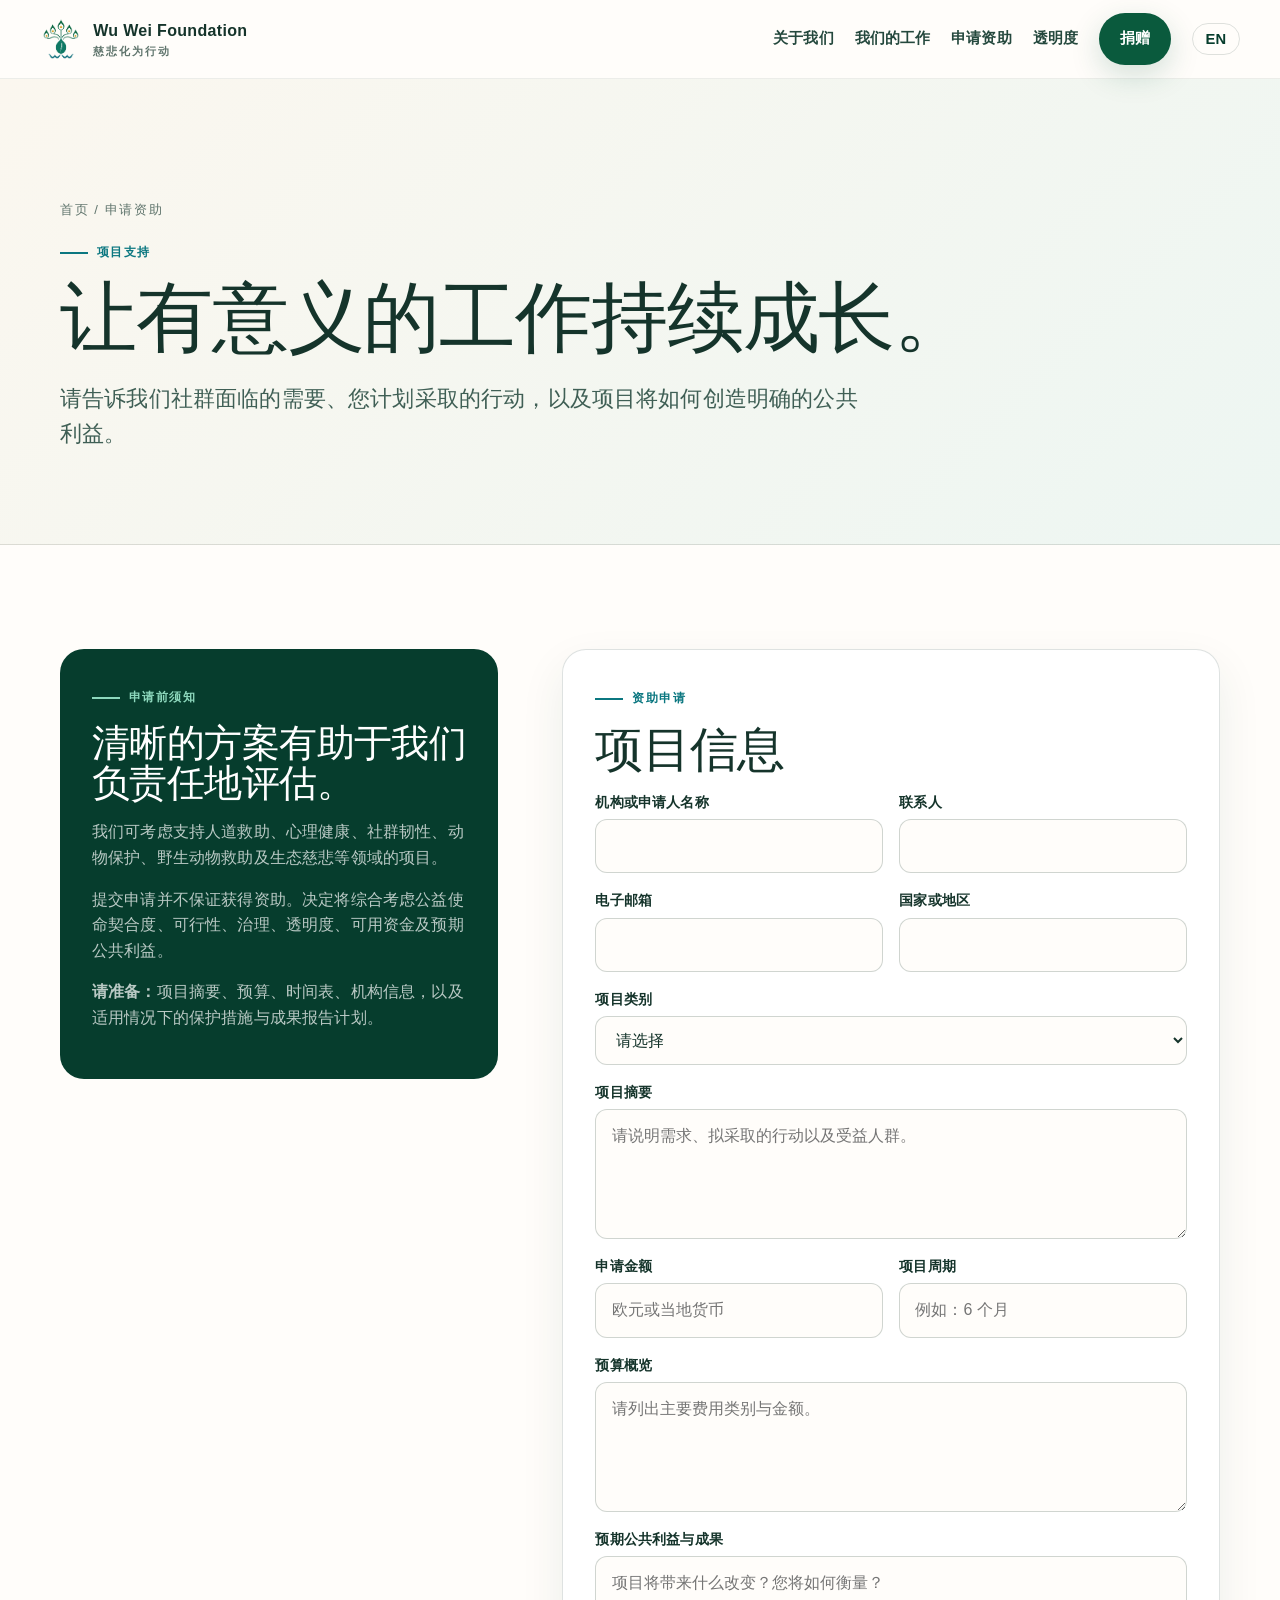
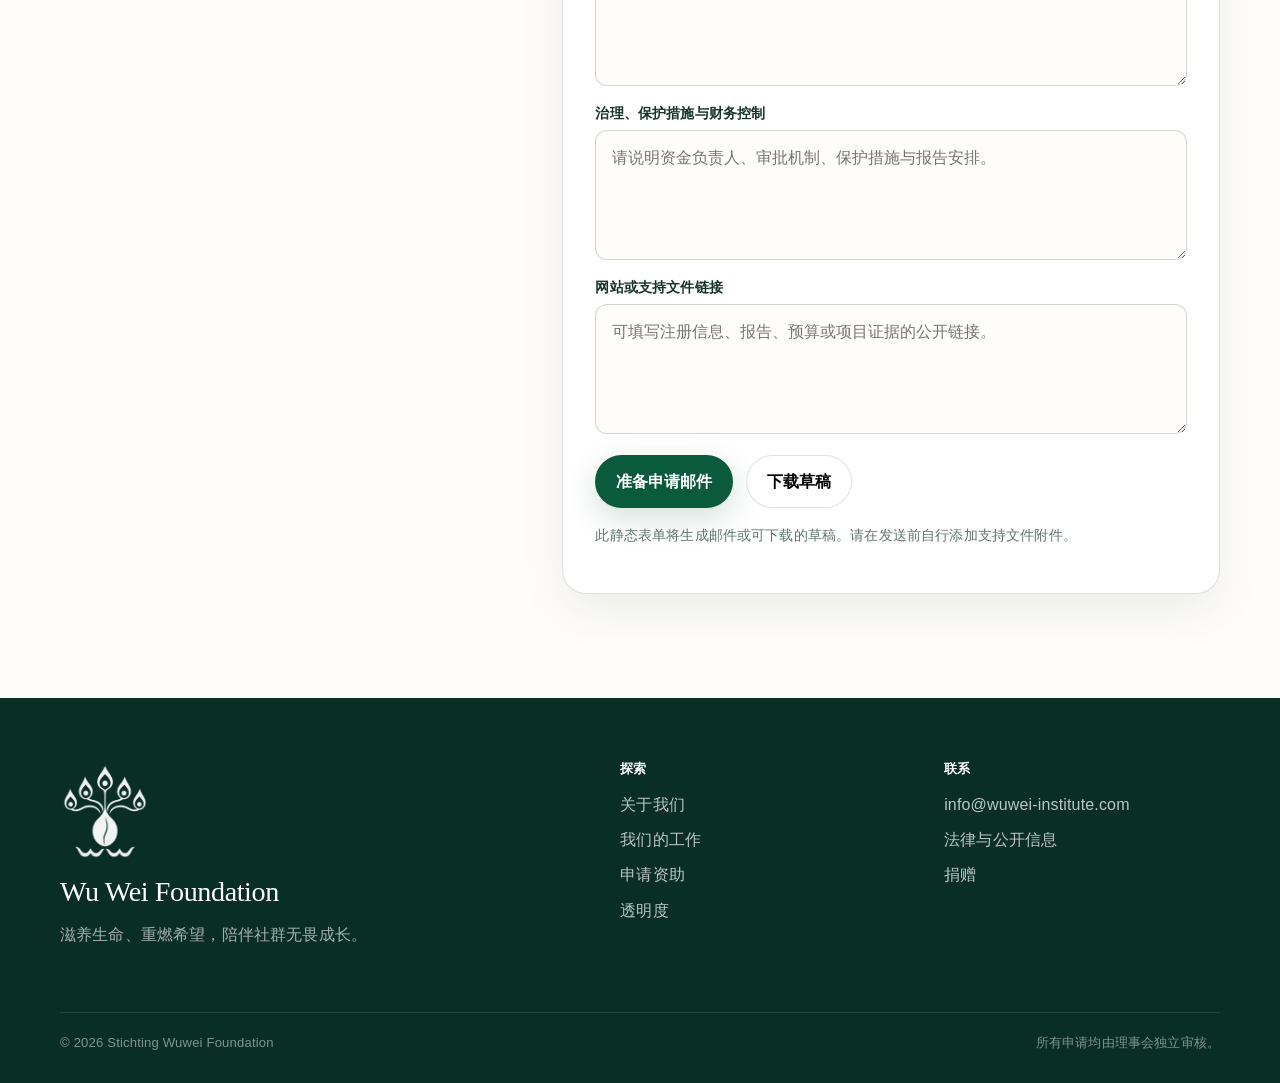
==== apply-zh.html @ fb7f435d "add bilingual option" ====
<!doctype html>
<html lang="zh-CN">
<head>
  <meta charset="utf-8">
  <script>document.documentElement.classList.add('js')</script>
  <meta name="viewport" content="width=device-width, initial-scale=1">
  <meta name="description" content="向无畏基金会提交公益项目资助申请。">
  <meta name="theme-color" content="#0a5a3d">
  <meta property="og:image" content="assets/wuwei_square.png">
  <title>申请资助｜Wu Wei Foundation 无畏基金会</title>
  <link rel="icon" href="assets/icon-32.png" type="image/png">
  <link rel="apple-touch-icon" href="assets/icon-180.png">
  <link rel="manifest" href="site.webmanifest">
  <link rel="stylesheet" href="assets/styles.css">
  <link rel="alternate" hreflang="en" href="apply.html">
</head>
<body data-lang="zh">
  <a class="skip-link" href="#main">跳至主要内容</a>
  <header class="site-header">
    <div class="nav-wrap">
      <a class="brand" href="index-zh.html" aria-label="Wu Wei Foundation 无畏基金会首页">
        <img src="assets/wuwei-foundation-logo.png" alt="Wu Wei Foundation 标志">
        <span>Wu Wei Foundation<small>慈悲化为行动</small></span>
      </a>
      <button class="nav-toggle" aria-label="打开导航菜单" aria-expanded="false"><span></span><span></span><span></span></button>
      <nav class="site-nav" aria-label="主导航">
        <a href="index-zh.html#mission">关于我们</a>
        <a href="index-zh.html#work">我们的工作</a>
        <a href="apply-zh.html">申请资助</a>
        <a href="transparency-zh.html">透明度</a>
        <a class="btn btn-primary" href="index-zh.html#donate">捐赠</a>
        <a class="lang-switch" href="apply.html" lang="en" hreflang="en" aria-label="Switch to English">EN</a>
      </nav>
    </div>
  </header>

  <main id="main">
    <section class="page-hero"><div class="container"><div class="breadcrumb">首页 / 申请资助</div><span class="eyebrow">项目支持</span><h1>让有意义的工作持续成长。</h1><p class="lede">请告诉我们社群面临的需要、您计划采取的行动，以及项目将如何创造明确的公共利益。</p></div></section>

    <section class="section">
      <div class="container application-layout">
        <aside class="application-note">
          <span class="eyebrow" style="color:#8dd8bd">申请前须知</span>
          <h2 style="font-size:2.4rem;color:#fff">清晰的方案有助于我们负责任地评估。</h2>
          <p>我们可考虑支持人道救助、心理健康、社群韧性、动物保护、野生动物救助及生态慈悲等领域的项目。</p>
          <p>提交申请并不保证获得资助。决定将综合考虑公益使命契合度、可行性、治理、透明度、可用资金及预期公共利益。</p>
          <p><strong>请准备：</strong>项目摘要、预算、时间表、机构信息，以及适用情况下的保护措施与成果报告计划。</p>
        </aside>

        <form id="grant-application" class="form-card">
          <span class="eyebrow">资助申请</span>
          <h2 style="font-size:3rem">项目信息</h2>
          <div class="form-grid">
            <div class="field"><label for="organisation">机构或申请人名称</label><input id="organisation" name="机构或申请人" required></div>
            <div class="field"><label for="contact">联系人</label><input id="contact" name="联系人" required></div>
            <div class="field"><label for="email">电子邮箱</label><input id="email" name="电子邮箱" type="email" required></div>
            <div class="field"><label for="country">国家或地区</label><input id="country" name="国家或地区" required></div>
            <div class="field full"><label for="category">项目类别</label><select id="category" name="项目类别" required><option value="">请选择</option><option>人道或灾难救助</option><option>心理健康或创伤支持</option><option>社群韧性</option><option>动物保护或野生动物救助</option><option>生态慈悲</option><option>其他公益目的</option></select></div>
            <div class="field full"><label for="summary">项目摘要</label><textarea id="summary" name="项目摘要" required placeholder="请说明需求、拟采取的行动以及受益人群。"></textarea></div>
            <div class="field"><label for="amount">申请金额</label><input id="amount" name="申请金额" placeholder="欧元或当地货币" required></div>
            <div class="field"><label for="duration">项目周期</label><input id="duration" name="项目周期" placeholder="例如：6 个月" required></div>
            <div class="field full"><label for="budget">预算概览</label><textarea id="budget" name="预算概览" required placeholder="请列出主要费用类别与金额。"></textarea></div>
            <div class="field full"><label for="impact">预期公共利益与成果</label><textarea id="impact" name="预期公共利益与成果" required placeholder="项目将带来什么改变？您将如何衡量？"></textarea></div>
            <div class="field full"><label for="governance">治理、保护措施与财务控制</label><textarea id="governance" name="治理、保护措施与财务控制" placeholder="请说明资金负责人、审批机制、保护措施与报告安排。"></textarea></div>
            <div class="field full"><label for="links">网站或支持文件链接</label><textarea id="links" name="支持文件链接" placeholder="可填写注册信息、报告、预算或项目证据的公开链接。"></textarea></div>
          </div>
          <div class="form-actions"><button class="btn btn-primary" type="submit">准备申请邮件</button><button class="btn btn-secondary" id="download-application" type="button">下载草稿</button></div>
          <p id="form-status" class="form-status" role="status">此静态表单将生成邮件或可下载的草稿。请在发送前自行添加支持文件附件。</p>
        </form>
      </div>
    </section>
  </main>
  <footer class="site-footer">
    <div class="container">
      <div class="footer-grid">
        <div class="footer-brand"><img src="assets/wuwei-foundation-logo.png" alt="Wu Wei Foundation 标志"><h3>Wu Wei Foundation</h3><p>滋养生命、重燃希望，陪伴社群无畏成长。</p></div>
        <div class="footer-col"><h3>探索</h3><a href="index-zh.html#mission">关于我们</a><a href="index-zh.html#work">我们的工作</a><a href="apply-zh.html">申请资助</a><a href="transparency-zh.html">透明度</a></div>
        <div class="footer-col"><h3>联系</h3><a href="mailto:info@wuwei-institute.com">info@wuwei-institute.com</a><a href="transparency-zh.html">法律与公开信息</a><a href="index-zh.html#donate">捐赠</a></div>
      </div>
      <div class="footer-bottom"><span>© <span data-year></span> Stichting Wuwei Foundation</span><span>所有申请均由理事会独立审核。</span></div>
    </div>
  </footer>
  <script src="assets/site.js"></script>
</body>
</html>
---- assets/styles.css ----
:root {
  --ink: #15342b;
  --forest: #0a5a3d;
  --forest-deep: #063d2d;
  --jade: #0f8a69;
  --teal: #0b7780;
  --gold: #d7a52e;
  --cream: #f6f1e7;
  --sand: #e8dfcf;
  --paper: #fffdfa;
  --muted: #60756d;
  --line: rgba(21, 52, 43, .14);
  --shadow: 0 24px 60px rgba(11, 58, 45, .12);
  --radius-xl: 36px;
  --radius-lg: 24px;
  --radius-md: 16px;
}

* { box-sizing: border-box; }
html { scroll-behavior: smooth; }
body {
  margin: 0;
  color: var(--ink);
  background: var(--paper);
  font-family: Inter, ui-sans-serif, system-ui, -apple-system, BlinkMacSystemFont, "Segoe UI", sans-serif;
  line-height: 1.6;
  -webkit-font-smoothing: antialiased;
}
img { max-width: 100%; display: block; }
a { color: inherit; text-decoration: none; }
button, input, textarea, select { font: inherit; }
button { cursor: pointer; }

.skip-link {
  position: fixed;
  left: 1rem;
  top: -4rem;
  z-index: 999;
  padding: .7rem 1rem;
  background: var(--forest-deep);
  color: #fff;
  border-radius: 999px;
}
.skip-link:focus { top: 1rem; }

.site-header {
  position: sticky;
  top: 0;
  z-index: 50;
  background: rgba(255, 253, 250, .9);
  backdrop-filter: blur(18px);
  border-bottom: 1px solid rgba(21, 52, 43, .08);
}
.nav-wrap {
  width: min(1200px, calc(100% - 2rem));
  margin: 0 auto;
  min-height: 78px;
  display: flex;
  align-items: center;
  justify-content: space-between;
  gap: 1rem;
}
.brand { display: flex; align-items: center; gap: .7rem; font-weight: 760; letter-spacing: .02em; }
.brand img { width: 42px; height: 42px; object-fit: contain; }
.brand small { display: block; font-size: .68rem; letter-spacing: .18em; color: var(--muted); font-weight: 700; }
.site-nav { display: flex; align-items: center; gap: 1.3rem; }
.site-nav a { font-size: .92rem; font-weight: 650; color: #24483d; }
.site-nav a:hover, .site-nav a:focus { color: var(--jade); }
.nav-toggle { display: none; border: 0; background: transparent; padding: .5rem; }
.nav-toggle span { width: 24px; height: 2px; background: var(--ink); display: block; margin: 5px; }

.container { width: min(1160px, calc(100% - 2rem)); margin: 0 auto; }
.narrow { width: min(840px, calc(100% - 2rem)); margin: 0 auto; }
.section { padding: 104px 0; }
.section.compact { padding: 76px 0; }
.eyebrow {
  display: inline-flex;
  align-items: center;
  gap: .55rem;
  font-size: .78rem;
  font-weight: 800;
  text-transform: uppercase;
  letter-spacing: .17em;
  color: var(--teal);
  margin-bottom: 1rem;
}
.eyebrow::before { content: ""; width: 28px; height: 2px; background: currentColor; }
h1, h2, h3 { margin: 0 0 1rem; line-height: 1.04; font-family: Georgia, "Times New Roman", serif; font-weight: 500; }
h1 { font-size: clamp(3rem, 7vw, 6.7rem); letter-spacing: -.045em; }
h2 { font-size: clamp(2.2rem, 4.8vw, 4.6rem); letter-spacing: -.035em; }
h3 { font-size: clamp(1.35rem, 2.2vw, 2rem); }
.lede { font-size: clamp(1.1rem, 1.8vw, 1.38rem); color: #3f5f55; max-width: 66ch; }
.kicker { font-size: clamp(1.25rem, 2.4vw, 1.8rem); color: #47675c; max-width: 38ch; }

.button-row { display: flex; flex-wrap: wrap; gap: .9rem; margin-top: 2rem; }
.btn {
  display: inline-flex;
  align-items: center;
  justify-content: center;
  gap: .55rem;
  min-height: 50px;
  padding: .8rem 1.25rem;
  border-radius: 999px;
  border: 1px solid transparent;
  font-weight: 760;
  transition: .2s ease;
}
.btn-primary { background: var(--forest); color: #fff; box-shadow: 0 10px 30px rgba(10,90,61,.18); }
.btn-primary:hover { transform: translateY(-2px); background: var(--forest-deep); }
.btn-secondary { border-color: var(--line); background: rgba(255,255,255,.7); }
.btn-secondary:hover { border-color: var(--teal); color: var(--teal); transform: translateY(-2px); }
.btn-light { background: #fff; color: var(--forest-deep); }
.btn-ghost-light { border-color: rgba(255,255,255,.45); color: #fff; }

.hero {
  position: relative;
  overflow: hidden;
  min-height: 760px;
  display: grid;
  align-items: center;
  background:
    radial-gradient(circle at 78% 18%, rgba(215,165,46,.14), transparent 23%),
    radial-gradient(circle at 92% 72%, rgba(11,119,128,.16), transparent 28%),
    linear-gradient(135deg, #fbf7ef 0%, #fffdfa 58%, #edf6f2 100%);
}
.hero::before, .hero::after {
  content: "";
  position: absolute;
  border: 1px solid rgba(10,90,61,.13);
  border-radius: 50%;
}
.hero::before { width: 540px; height: 540px; right: -160px; top: -110px; }
.hero::after { width: 340px; height: 340px; right: 7%; bottom: -170px; }
.hero-grid { display: grid; grid-template-columns: 1.15fr .85fr; gap: 5rem; align-items: center; padding: 96px 0 80px; }
.hero-copy { position: relative; z-index: 2; }
.hero-copy p { margin: 0; }
.hero-title em { color: var(--jade); font-style: normal; }
.hero-art {
  position: relative;
  min-height: 560px;
  display: grid;
  place-items: center;
}
.hero-art .halo {
  position: absolute;
  width: min(520px, 90%);
  aspect-ratio: 1;
  border-radius: 50%;
  background: linear-gradient(145deg, rgba(238,247,241,.98), rgba(223,240,232,.92));
  box-shadow: var(--shadow);
  border: 1px solid rgba(10,90,61,.12);
}
.hero-art img { position: relative; width: min(490px, 92%); filter: drop-shadow(0 25px 30px rgba(10,90,61,.14)); }
.hero-note {
  position: absolute;
  right: 0;
  bottom: 8%;
  max-width: 230px;
  background: var(--forest-deep);
  color: #fff;
  padding: 1.1rem 1.2rem;
  border-radius: 18px;
  box-shadow: var(--shadow);
  font-size: .9rem;
}
.hero-note strong { display: block; color: #f4c958; margin-bottom: .2rem; }

.marquee { overflow: hidden; border-top: 1px solid var(--line); border-bottom: 1px solid var(--line); background: #fff; }
.marquee-track { display: flex; gap: 3.4rem; min-width: max-content; padding: 1.1rem 0; animation: drift 28s linear infinite; }
.marquee span { font-weight: 800; text-transform: uppercase; letter-spacing: .15em; font-size: .78rem; color: var(--muted); }
.marquee b { color: var(--gold); margin-right: 3.4rem; }
@keyframes drift { to { transform: translateX(-50%); } }

.split { display: grid; grid-template-columns: .8fr 1.2fr; gap: 5rem; align-items: start; }
.quote-block { font-family: Georgia, serif; font-size: clamp(2rem, 4.4vw, 4rem); line-height: 1.06; letter-spacing: -.035em; color: var(--forest-deep); }
.quote-block span { color: var(--jade); }

.cards { display: grid; grid-template-columns: repeat(3, 1fr); gap: 1.2rem; margin-top: 3rem; }
.card {
  position: relative;
  padding: 2rem;
  border: 1px solid var(--line);
  border-radius: var(--radius-lg);
  background: rgba(255,255,255,.82);
  overflow: hidden;
  transition: .25s ease;
}
.card:hover { transform: translateY(-6px); box-shadow: var(--shadow); border-color: rgba(15,138,105,.28); }
.card-number { font-family: Georgia, serif; font-size: 4.4rem; line-height: 1; color: rgba(10,90,61,.1); position: absolute; right: 1rem; top: .7rem; }
.card-icon { width: 54px; height: 54px; border-radius: 16px; display: grid; place-items: center; background: var(--cream); color: var(--forest); margin-bottom: 1.5rem; }
.card-icon svg { width: 28px; height: 28px; }
.card p { color: var(--muted); }

.band { background: var(--forest-deep); color: #fff; position: relative; overflow: hidden; }
.band::before { content: ""; position: absolute; width: 520px; height: 520px; border: 1px solid rgba(255,255,255,.11); border-radius: 50%; left: -220px; bottom: -280px; }
.band .eyebrow { color: #8dd8bd; }
.band p { color: rgba(255,255,255,.75); }
.band h2 { color: #fff; }

.pathway { display: grid; grid-template-columns: repeat(4, 1fr); gap: 1rem; margin-top: 3.5rem; }
.step { padding: 1.5rem; border-left: 1px solid rgba(255,255,255,.22); }
.step:first-child { border-left: 0; }
.step .dot { width: 18px; height: 18px; border-radius: 50%; background: var(--gold); margin-bottom: 1rem; box-shadow: 0 0 0 8px rgba(215,165,46,.13); }
.step h3 { font-family: Inter, sans-serif; font-size: 1.05rem; font-weight: 800; }

.symbol-grid { display: grid; grid-template-columns: .9fr 1.1fr; gap: 5rem; align-items: center; }
.symbol-card { border-radius: var(--radius-xl); background: linear-gradient(145deg, #edf6f2, #fffdfa); border: 1px solid var(--line); padding: 2rem; display: grid; place-items: center; min-height: 520px; }
.symbol-card img { width: min(470px, 90%); }
.symbol-points { display: grid; gap: 1.15rem; margin-top: 2rem; }
.symbol-point { display: grid; grid-template-columns: 42px 1fr; gap: 1rem; align-items: start; }
.symbol-point span { width: 42px; height: 42px; border-radius: 50%; display: grid; place-items: center; color: #fff; background: var(--teal); font-weight: 800; }
.symbol-point p { margin: .1rem 0 0; color: var(--muted); }

.grants { background: var(--cream); }
.process { display: grid; grid-template-columns: repeat(4, 1fr); gap: 1rem; margin-top: 2.6rem; }
.process-item { padding: 1.6rem; border-top: 3px solid var(--gold); background: #fff; border-radius: 0 0 18px 18px; }
.process-item b { display: block; color: var(--teal); letter-spacing: .12em; font-size: .75rem; margin-bottom: .6rem; }
.process-item p { color: var(--muted); }

.transparency-grid { display: grid; grid-template-columns: 1fr 1fr; gap: 1rem; margin-top: 2.6rem; }
.info-panel { padding: 2rem; border-radius: var(--radius-lg); border: 1px solid var(--line); background: #fff; }
.info-list { display: grid; gap: .8rem; margin-top: 1.4rem; }
.info-row { display: grid; grid-template-columns: 170px 1fr; gap: 1rem; padding: .7rem 0; border-bottom: 1px solid var(--line); }
.info-row:last-child { border-bottom: 0; }
.info-row dt { font-weight: 750; }
.info-row dd { margin: 0; color: var(--muted); word-break: break-word; }
.status { display: inline-flex; align-items: center; gap: .45rem; padding: .45rem .8rem; border-radius: 999px; background: #fff2cc; color: #775700; font-weight: 800; font-size: .78rem; }
.status::before { content: ""; width: 8px; height: 8px; border-radius: 50%; background: #d7a52e; }
.doc-list { display: grid; gap: .8rem; margin-top: 1.4rem; }
.doc-link { display: flex; align-items: center; justify-content: space-between; gap: 1rem; padding: 1rem; border: 1px solid var(--line); border-radius: 14px; transition: .2s ease; }
.doc-link:hover { border-color: var(--jade); transform: translateX(4px); }
.doc-link small { display: block; color: var(--muted); }

.cta { background: linear-gradient(135deg, var(--teal), var(--forest)); color: #fff; border-radius: var(--radius-xl); padding: clamp(2rem, 6vw, 5rem); position: relative; overflow: hidden; }
.cta::after { content: ""; position: absolute; width: 380px; height: 380px; border-radius: 50%; border: 1px solid rgba(255,255,255,.15); right: -130px; bottom: -200px; }
.cta p { color: rgba(255,255,255,.76); max-width: 56ch; }
.cta h2 { color: #fff; }

.site-footer { background: #092f25; color: #fff; padding: 64px 0 30px; }
.footer-grid { display: grid; grid-template-columns: 1.3fr .7fr .7fr; gap: 3rem; }
.footer-brand img { width: 90px; margin-bottom: 1rem; filter: brightness(0) invert(1); opacity: .95; }
.footer-brand p { color: rgba(255,255,255,.62); max-width: 38ch; }
.footer-col h3 { font-family: Inter, sans-serif; font-size: .82rem; text-transform: uppercase; letter-spacing: .16em; font-weight: 800; }
.footer-col a { display: block; margin: .6rem 0; color: rgba(255,255,255,.72); }
.footer-col a:hover { color: #fff; }
.footer-bottom { display: flex; justify-content: space-between; gap: 1rem; margin-top: 3rem; padding-top: 1.2rem; border-top: 1px solid rgba(255,255,255,.1); color: rgba(255,255,255,.48); font-size: .82rem; }

.page-hero { padding: 120px 0 70px; background: linear-gradient(135deg, #fbf7ef, #edf6f2); border-bottom: 1px solid var(--line); }
.page-hero h1 { font-size: clamp(3rem, 6vw, 5.8rem); }
.breadcrumb { font-size: .82rem; text-transform: uppercase; letter-spacing: .12em; color: var(--muted); margin-bottom: 1rem; }
.content-grid { display: grid; grid-template-columns: 260px 1fr; gap: 4rem; align-items: start; }
.side-nav { position: sticky; top: 110px; display: grid; gap: .5rem; }
.side-nav a { padding: .65rem .8rem; border-radius: 10px; color: var(--muted); }
.side-nav a:hover { background: var(--cream); color: var(--forest); }
.content-section { padding-bottom: 4rem; margin-bottom: 4rem; border-bottom: 1px solid var(--line); }
.content-section:last-child { border-bottom: 0; }
.content-section h2 { font-size: clamp(2rem, 3.8vw, 3.6rem); }
.notice { padding: 1rem 1.2rem; border-left: 4px solid var(--gold); background: #fff6d9; border-radius: 0 12px 12px 0; color: #6d5520; }
.policy-copy h3 { margin-top: 2rem; }
.policy-copy ul { padding-left: 1.2rem; }
.policy-copy li { margin: .45rem 0; }

.application-layout { display: grid; grid-template-columns: .8fr 1.2fr; gap: 4rem; align-items: start; }
.application-note { background: var(--forest-deep); color: #fff; padding: 2rem; border-radius: var(--radius-lg); position: sticky; top: 110px; }
.application-note p { color: rgba(255,255,255,.72); }
.form-card { padding: 2rem; border: 1px solid var(--line); border-radius: var(--radius-lg); background: #fff; box-shadow: 0 18px 45px rgba(11,58,45,.08); }
.form-grid { display: grid; grid-template-columns: 1fr 1fr; gap: 1rem; }
.field { display: grid; gap: .35rem; }
.field.full { grid-column: 1 / -1; }
.field label { font-weight: 730; font-size: .88rem; }
.field input, .field textarea, .field select {
  width: 100%;
  border: 1px solid rgba(21,52,43,.2);
  border-radius: 12px;
  padding: .85rem .95rem;
  background: #fffdfa;
  color: var(--ink);
}
.field textarea { min-height: 130px; resize: vertical; }
.field input:focus, .field textarea:focus, .field select:focus { outline: 3px solid rgba(15,138,105,.12); border-color: var(--jade); }
.form-actions { display: flex; flex-wrap: wrap; gap: .8rem; margin-top: 1.3rem; }
.form-status { margin-top: 1rem; font-size: .9rem; color: var(--muted); }

.reveal { opacity: 1; transform: none; }
.js .reveal { opacity: 0; transform: translateY(24px); transition: .75s ease; }
.js .reveal.visible { opacity: 1; transform: translateY(0); }

@media (max-width: 960px) {
  .nav-toggle { display: block; }
  .site-nav { position: fixed; inset: 79px 1rem auto; background: #fffdfa; border: 1px solid var(--line); border-radius: 18px; box-shadow: var(--shadow); padding: 1.2rem; display: none; flex-direction: column; align-items: stretch; }
  .site-nav.open { display: flex; }
  .hero-grid, .split, .symbol-grid, .content-grid, .application-layout { grid-template-columns: 1fr; gap: 2.5rem; }
  .hero { min-height: auto; }
  .hero-grid { padding-top: 70px; }
  .hero-art { min-height: 440px; }
  .hero-note { right: 5%; }
  .cards, .pathway, .process { grid-template-columns: repeat(2, 1fr); }
  .transparency-grid { grid-template-columns: 1fr; }
  .side-nav, .application-note { position: static; }
  .footer-grid { grid-template-columns: 1fr 1fr; }
}

@media (max-width: 640px) {
  .section { padding: 76px 0; }
  .hero-grid { gap: 1.5rem; }
  .hero-art { min-height: 360px; }
  .hero-note { position: relative; right: auto; bottom: auto; margin-top: -1rem; }
  .cards, .pathway, .process, .form-grid { grid-template-columns: 1fr; }
  .step { border-left: 0; border-top: 1px solid rgba(255,255,255,.22); }
  .step:first-child { border-top: 0; }
  .footer-grid { grid-template-columns: 1fr; }
  .footer-bottom { flex-direction: column; }
  .info-row { grid-template-columns: 1fr; gap: .15rem; }
  .nav-wrap { min-height: 70px; }
  .site-nav { inset: 71px 1rem auto; }
}

@media (prefers-reduced-motion: reduce) {
  html { scroll-behavior: auto; }
  .marquee-track { animation: none; }
  .js .reveal { opacity: 1; transform: none; transition: none; }
}


/* Artwork integration and updated square brand mark */
.artwork-hero {
  min-height: 590px;
  align-items: center;
}
.artwork-frame {
  position: relative;
  width: min(520px, 94%);
  aspect-ratio: 4 / 5;
  margin: 0;
  overflow: hidden;
  border-radius: 48% 48% 30px 30px;
  border: 10px solid rgba(255,255,255,.9);
  background: #fff;
  box-shadow: var(--shadow);
  transform: rotate(1.5deg);
}
.artwork-frame::after {
  content: "";
  position: absolute;
  inset: 0;
  box-shadow: inset 0 0 0 1px rgba(10,90,61,.12);
  pointer-events: none;
}
.artwork-frame img {
  width: 100%;
  height: 100%;
  object-fit: cover;
  filter: none;
}
.artwork-frame figcaption {
  position: absolute;
  left: 1.1rem;
  bottom: 1.1rem;
  padding: .45rem .7rem;
  border-radius: 999px;
  background: rgba(255,253,250,.88);
  color: var(--forest-deep);
  font-size: .72rem;
  font-weight: 750;
  letter-spacing: .04em;
  backdrop-filter: blur(10px);
}
.mission-split { align-items: center; }
.mission-visual { min-width: 0; }
.mission-artwork {
  position: relative;
  margin: 0;
  min-height: 540px;
  border-radius: var(--radius-xl);
  overflow: hidden;
  border: 1px solid var(--line);
  box-shadow: var(--shadow);
  background: #dce9e3;
}
.mission-artwork img {
  width: 100%;
  height: 540px;
  object-fit: cover;
}
.mission-artwork::after {
  content: "";
  position: absolute;
  inset: 38% 0 0;
  background: linear-gradient(to top, rgba(6,61,45,.86), transparent);
}
.mission-artwork figcaption {
  position: absolute;
  z-index: 1;
  left: clamp(1.4rem, 4vw, 2.4rem);
  right: 1.4rem;
  bottom: 1.7rem;
  color: #fff;
  font-family: Georgia, "Times New Roman", serif;
  font-size: clamp(1.8rem, 3.2vw, 3.25rem);
  line-height: 1.06;
  letter-spacing: -.03em;
}
.mission-artwork figcaption span { color: #b9ead8; }

@media (max-width: 960px) {
  .artwork-hero { min-height: 500px; }
  .artwork-frame { aspect-ratio: 5 / 4; border-radius: 30px; transform: none; }
  .mission-artwork, .mission-artwork img { min-height: 460px; height: 460px; }
}

@media (max-width: 640px) {
  .artwork-hero { min-height: 390px; }
  .artwork-frame { width: 100%; aspect-ratio: 1 / 1; border-width: 7px; }
  .artwork-frame figcaption { font-size: .65rem; }
  .mission-artwork, .mission-artwork img { min-height: 420px; height: 420px; }
}

.site-nav .btn-primary { color: #fff; }
.site-nav .btn-primary:hover, .site-nav .btn-primary:focus { color: #fff; }
.hero-circle-image {
  width: min(360px, 72%);
  aspect-ratio: 1 / 1;
  object-fit: contain;
  object-position: center 62%;
  transform: translateY(20px);
  border-radius: 50%;
  border: 10px solid rgba(255,255,255,.88);
  box-shadow: 0 24px 60px rgba(11, 58, 45, .16);
  background: #eef7f1;
}



/* Bilingual navigation and Chinese typography */
.site-nav .lang-switch {
  min-width: 48px;
  padding: .48rem .72rem;
  border: 1px solid var(--line);
  border-radius: 999px;
  text-align: center;
  color: var(--forest-deep);
  font-weight: 800;
  line-height: 1;
}
.site-nav .lang-switch:hover,
.site-nav .lang-switch:focus {
  border-color: var(--jade);
  background: rgba(15,138,105,.08);
  color: var(--forest-deep);
}
html[lang^="zh"] body {
  font-family: "PingFang SC", "Hiragino Sans GB", "Microsoft YaHei", "Noto Sans CJK SC", Inter, sans-serif;
  letter-spacing: .01em;
}
html[lang^="zh"] h1,
html[lang^="zh"] h2,
html[lang^="zh"] h3,
html[lang^="zh"] .quote-block,
html[lang^="zh"] .mission-artwork figcaption {
  font-family: "Songti SC", "STSong", "Noto Serif CJK SC", Georgia, serif;
  letter-spacing: -.015em;
}
html[lang^="zh"] .eyebrow { letter-spacing: .12em; }
html[lang^="zh"] .marquee span { letter-spacing: .1em; }
@media (max-width: 960px) {
  .site-nav .lang-switch { width: 100%; padding: .8rem 1rem; }
}
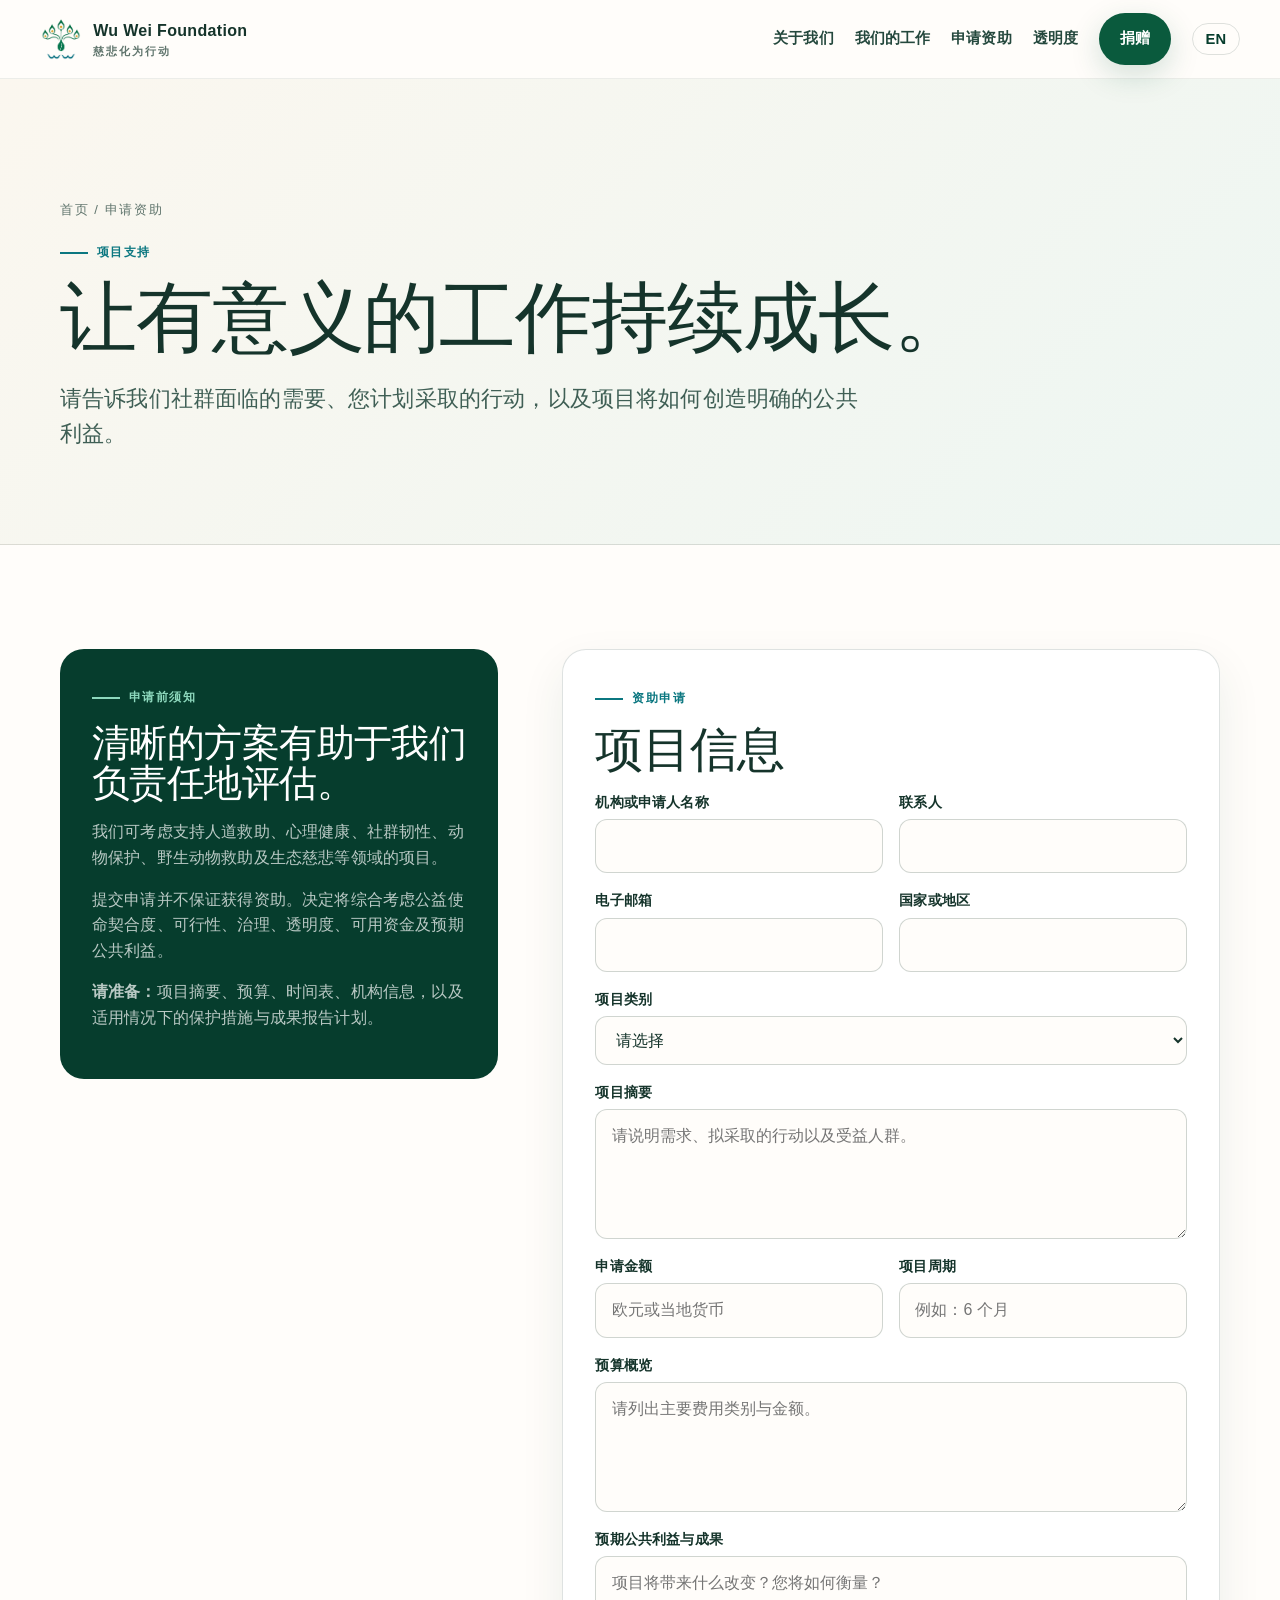
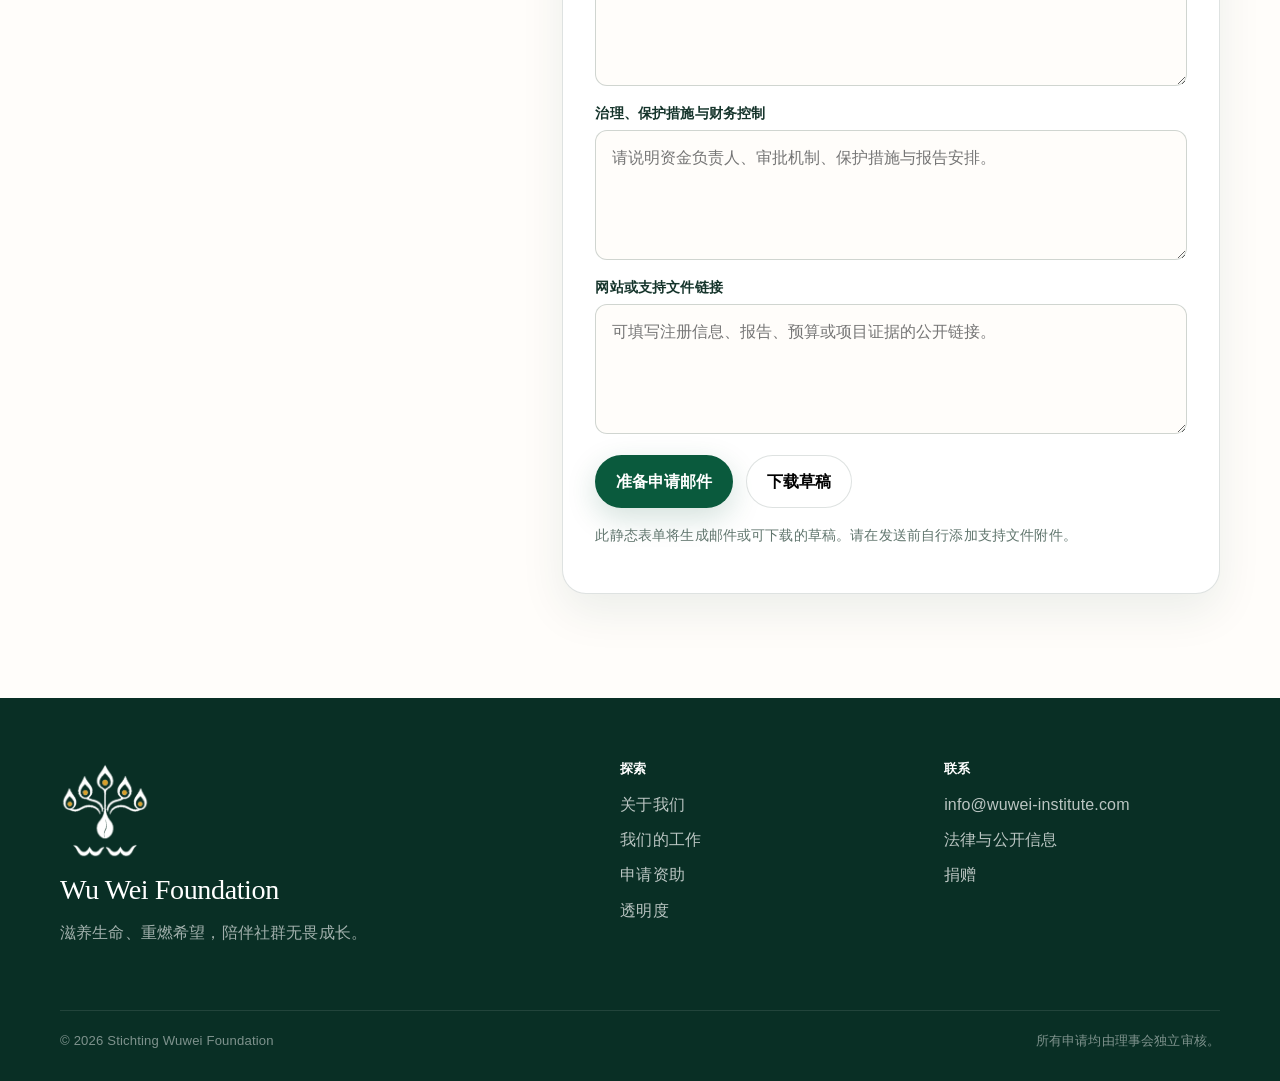
==== commit 4e28a2e8: "Add files via upload" ====
--- a/apply-zh.html
+++ b/apply-zh.html
@@ -73,7 +73,7 @@
   <footer class="site-footer">
     <div class="container">
       <div class="footer-grid">
-        <div class="footer-brand"><img src="assets/wuwei-foundation-logo.png" alt="Wu Wei Foundation 标志"><h3>Wu Wei Foundation</h3><p>滋养生命、重燃希望，陪伴社群无畏成长。</p></div>
+        <div class="footer-brand"><img src="assets/wuwei-foundation-logo-light.png" alt="Wu Wei Foundation 标志"><h3>Wu Wei Foundation</h3><p>滋养生命、重燃希望，陪伴社群无畏成长。</p></div>
         <div class="footer-col"><h3>探索</h3><a href="index-zh.html#mission">关于我们</a><a href="index-zh.html#work">我们的工作</a><a href="apply-zh.html">申请资助</a><a href="transparency-zh.html">透明度</a></div>
         <div class="footer-col"><h3>联系</h3><a href="mailto:info@wuwei-institute.com">info@wuwei-institute.com</a><a href="transparency-zh.html">法律与公开信息</a><a href="index-zh.html#donate">捐赠</a></div>
       </div>
--- a/assets/styles.css
+++ b/assets/styles.css
@@ -238,7 +238,7 @@
 
 .site-footer { background: #092f25; color: #fff; padding: 64px 0 30px; }
 .footer-grid { display: grid; grid-template-columns: 1.3fr .7fr .7fr; gap: 3rem; }
-.footer-brand img { width: 90px; margin-bottom: 1rem; filter: brightness(0) invert(1); opacity: .95; }
+.footer-brand img { width: 90px; margin-bottom: 1rem; filter: none; opacity: 1; }
 .footer-brand p { color: rgba(255,255,255,.62); max-width: 38ch; }
 .footer-col h3 { font-family: Inter, sans-serif; font-size: .82rem; text-transform: uppercase; letter-spacing: .16em; font-weight: 800; }
 .footer-col a { display: block; margin: .6rem 0; color: rgba(255,255,255,.72); }
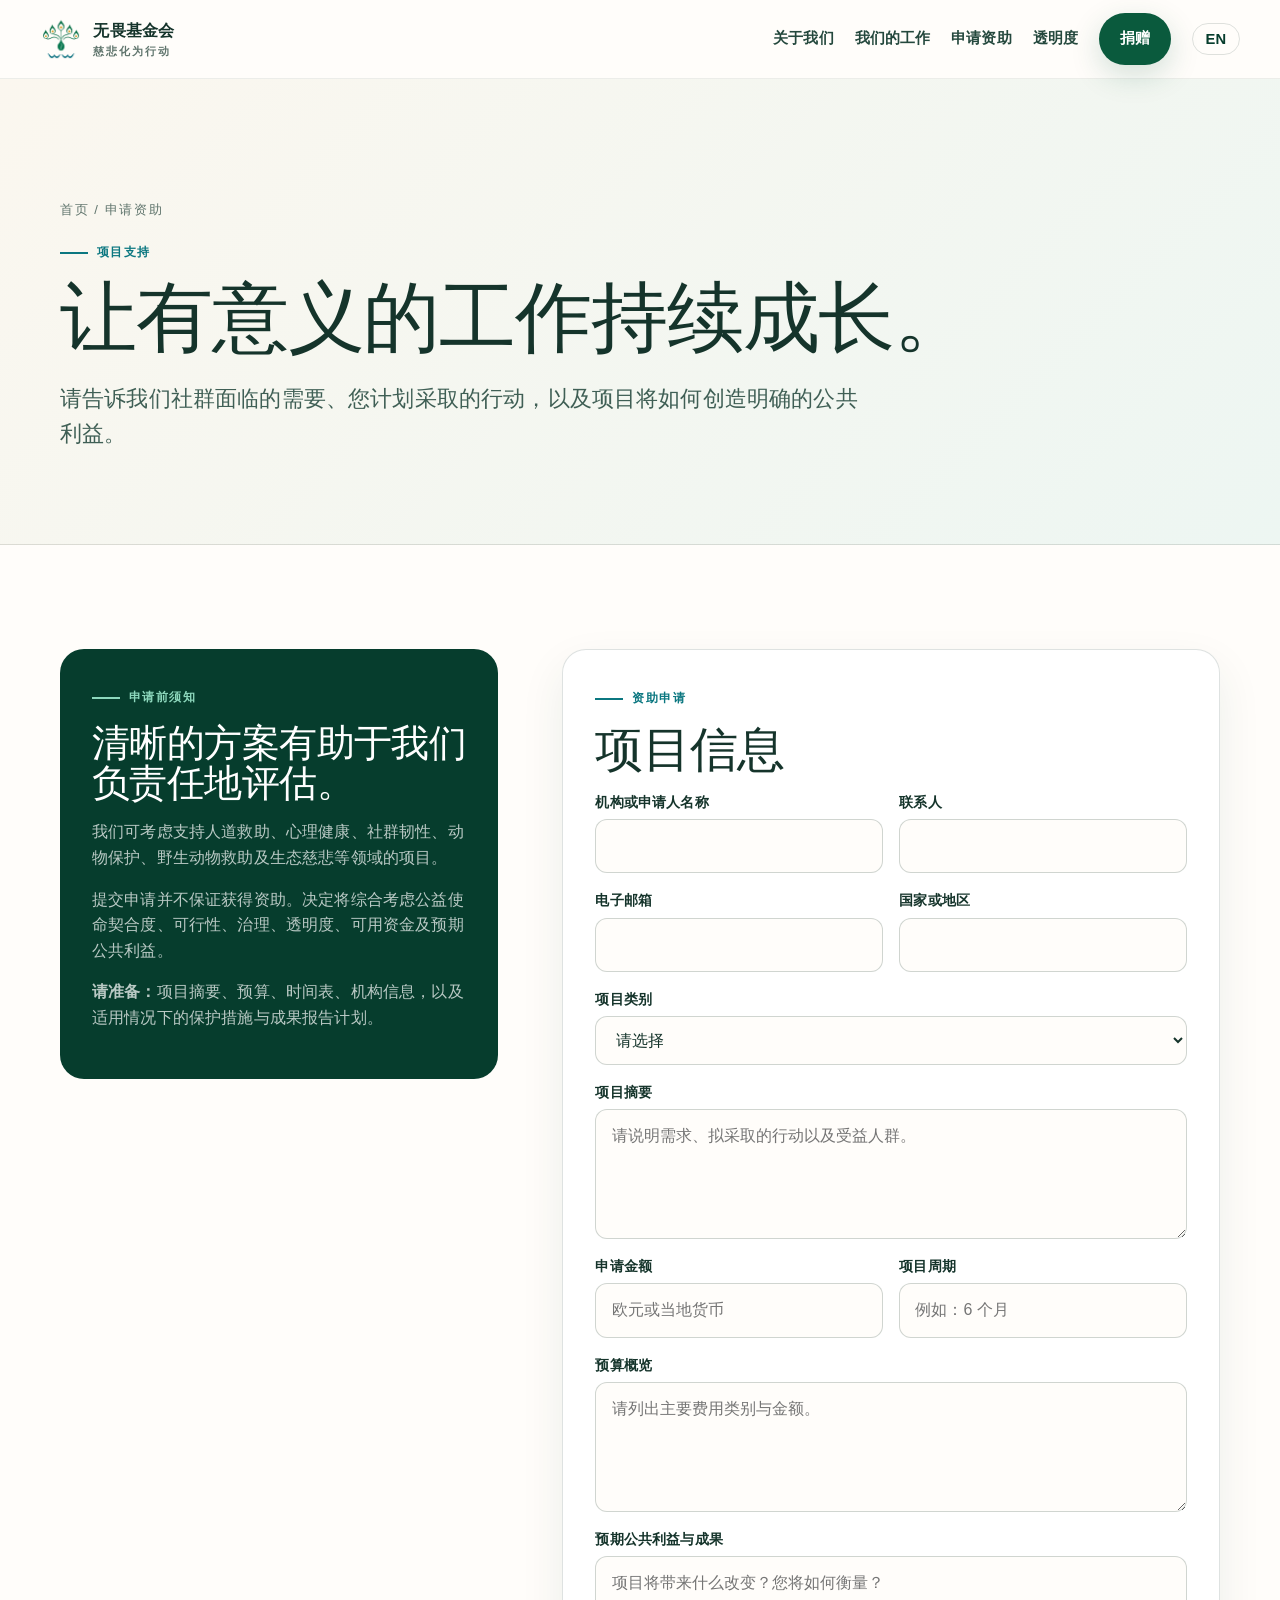
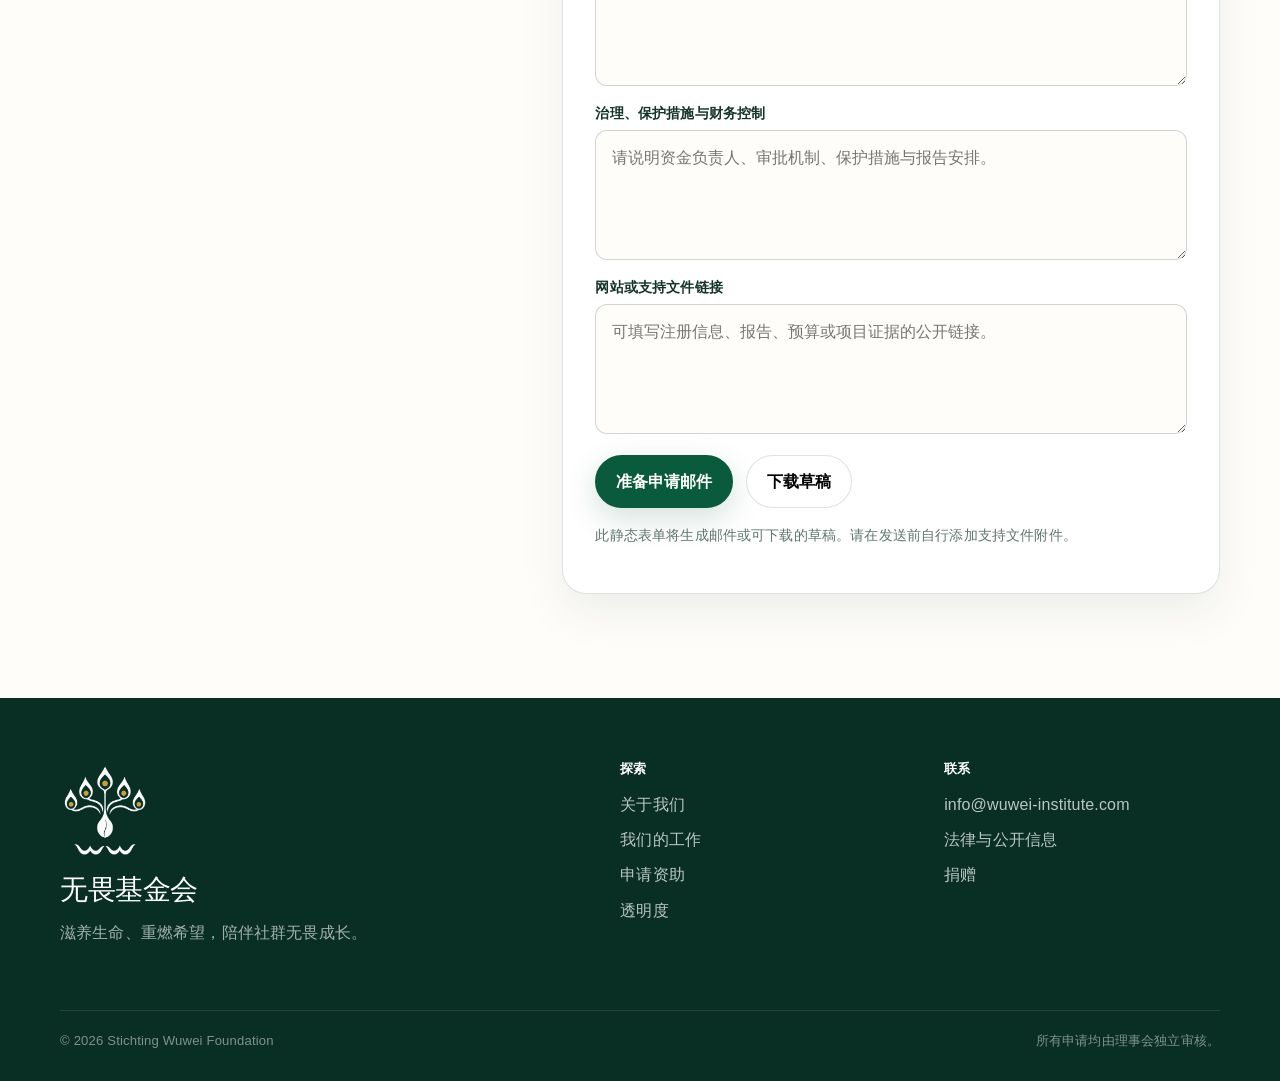
==== commit 0ff9d344: "Add files via upload" ====
--- a/apply-zh.html
+++ b/apply-zh.html
@@ -7,7 +7,7 @@
   <meta name="description" content="向无畏基金会提交公益项目资助申请。">
   <meta name="theme-color" content="#0a5a3d">
   <meta property="og:image" content="assets/wuwei_square.png">
-  <title>申请资助｜Wu Wei Foundation 无畏基金会</title>
+  <title>申请资助｜无畏基金会</title>
   <link rel="icon" href="assets/icon-32.png" type="image/png">
   <link rel="apple-touch-icon" href="assets/icon-180.png">
   <link rel="manifest" href="site.webmanifest">
@@ -18,9 +18,9 @@
   <a class="skip-link" href="#main">跳至主要内容</a>
   <header class="site-header">
     <div class="nav-wrap">
-      <a class="brand" href="index-zh.html" aria-label="Wu Wei Foundation 无畏基金会首页">
-        <img src="assets/wuwei-foundation-logo.png" alt="Wu Wei Foundation 标志">
-        <span>Wu Wei Foundation<small>慈悲化为行动</small></span>
+      <a class="brand" href="index-zh.html" aria-label="无畏基金会首页">
+        <img src="assets/wuwei-foundation-logo.png" alt="无畏基金会标志">
+        <span>无畏基金会<small>慈悲化为行动</small></span>
       </a>
       <button class="nav-toggle" aria-label="打开导航菜单" aria-expanded="false"><span></span><span></span><span></span></button>
       <nav class="site-nav" aria-label="主导航">
@@ -73,7 +73,7 @@
   <footer class="site-footer">
     <div class="container">
       <div class="footer-grid">
-        <div class="footer-brand"><img src="assets/wuwei-foundation-logo-light.png" alt="Wu Wei Foundation 标志"><h3>Wu Wei Foundation</h3><p>滋养生命、重燃希望，陪伴社群无畏成长。</p></div>
+        <div class="footer-brand"><img src="assets/wuwei-foundation-logo-light.png" alt="无畏基金会标志"><h3>无畏基金会</h3><p>滋养生命、重燃希望，陪伴社群无畏成长。</p></div>
         <div class="footer-col"><h3>探索</h3><a href="index-zh.html#mission">关于我们</a><a href="index-zh.html#work">我们的工作</a><a href="apply-zh.html">申请资助</a><a href="transparency-zh.html">透明度</a></div>
         <div class="footer-col"><h3>联系</h3><a href="mailto:info@wuwei-institute.com">info@wuwei-institute.com</a><a href="transparency-zh.html">法律与公开信息</a><a href="index-zh.html#donate">捐赠</a></div>
       </div>
--- a/assets/styles.css
+++ b/assets/styles.css
@@ -238,7 +238,7 @@
 
 .site-footer { background: #092f25; color: #fff; padding: 64px 0 30px; }
 .footer-grid { display: grid; grid-template-columns: 1.3fr .7fr .7fr; gap: 3rem; }
-.footer-brand img { width: 90px; margin-bottom: 1rem; filter: none; opacity: 1; }
+.footer-brand img { width: 90px; margin-bottom: 1rem; opacity: .98; }
 .footer-brand p { color: rgba(255,255,255,.62); max-width: 38ch; }
 .footer-col h3 { font-family: Inter, sans-serif; font-size: .82rem; text-transform: uppercase; letter-spacing: .16em; font-weight: 800; }
 .footer-col a { display: block; margin: .6rem 0; color: rgba(255,255,255,.72); }
@@ -431,6 +431,126 @@
 
 
 
+/* Donation architecture and donor acknowledgement */
+.donation-section { background: linear-gradient(180deg, #f8fbf9 0%, #fffdfa 100%); }
+.donation-panel {
+  position: relative;
+  overflow: hidden;
+  padding: clamp(2rem, 5vw, 4.5rem);
+  border: 1px solid var(--line);
+  border-radius: var(--radius-xl);
+  background: #fff;
+  box-shadow: var(--shadow);
+}
+.donation-panel::after {
+  content: "";
+  position: absolute;
+  width: 440px;
+  height: 440px;
+  border-radius: 50%;
+  right: -250px;
+  top: -260px;
+  background: radial-gradient(circle, rgba(15,138,105,.12), transparent 68%);
+  pointer-events: none;
+}
+.donation-intro { position: relative; z-index: 1; display: grid; grid-template-columns: 1fr auto; gap: 2rem; align-items: start; }
+.donation-intro h2 { max-width: 15ch; }
+.donation-status {
+  display: inline-flex;
+  align-items: center;
+  gap: .5rem;
+  padding: .55rem .85rem;
+  border-radius: 999px;
+  background: #fff6d9;
+  border: 1px solid rgba(215,165,46,.3);
+  color: #6d5520;
+  font-size: .78rem;
+  font-weight: 800;
+  white-space: nowrap;
+}
+.donation-status::before { content: ""; width: 9px; height: 9px; border-radius: 50%; background: var(--gold); }
+.donation-status.is-live { color: var(--forest-deep); background: #e7f7ef; border-color: rgba(15,138,105,.28); }
+.donation-status.is-live::before { background: var(--jade); box-shadow: 0 0 0 5px rgba(15,138,105,.12); }
+.donation-options { display: grid; grid-template-columns: repeat(2, minmax(0, 1fr)); gap: 1.2rem; margin-top: 2.4rem; }
+.donation-card {
+  display: flex;
+  flex-direction: column;
+  align-items: flex-start;
+  min-height: 300px;
+  padding: 2rem;
+  border: 1px solid var(--line);
+  border-radius: var(--radius-lg);
+  background: #fffdfa;
+}
+.donation-card.featured { background: linear-gradient(145deg, #edf6f2, #fffdfa); border-color: rgba(15,138,105,.26); }
+.donation-card-kicker { color: var(--teal); font-size: .76rem; text-transform: uppercase; letter-spacing: .14em; font-weight: 800; }
+.donation-card h3 { margin-top: .75rem; }
+.donation-card p { color: var(--muted); flex: 1; }
+.donation-card .btn { width: 100%; margin-top: 1rem; }
+.donation-link.is-disabled { background: #dbe5e0; color: #6d8179; box-shadow: none; pointer-events: auto; cursor: not-allowed; transform: none; }
+.donation-aftercare { display: grid; grid-template-columns: repeat(3, 1fr); gap: 1rem; margin-top: 1.4rem; }
+.donation-aftercare > div { display: grid; grid-template-columns: 38px 1fr; gap: .8rem; padding: 1.2rem; border-radius: 16px; background: #f8fbf9; }
+.donation-aftercare-icon { width: 38px; height: 38px; display: grid; place-items: center; border-radius: 50%; background: var(--forest); color: #fff; font-weight: 900; }
+.donation-aftercare strong { display: block; }
+.donation-aftercare p { margin: .25rem 0 0; color: var(--muted); font-size: .9rem; line-height: 1.5; }
+.donation-actions { display: flex; flex-wrap: wrap; gap: .75rem; margin-top: 1.5rem; }
+.donation-note { margin: 1.2rem 0 0; padding-top: 1.2rem; border-top: 1px solid var(--line); color: var(--muted); font-size: .86rem; }
+.donation-note code { color: var(--forest-deep); background: var(--cream); padding: .1rem .35rem; border-radius: 5px; }
+
+.thank-you-hero { text-align: center; }
+.thank-you-hero .narrow { display: grid; justify-items: center; }
+.certificate-layout { display: grid; grid-template-columns: .85fr 1.15fr; gap: 3rem; align-items: start; }
+.certificate-copy { position: sticky; top: 110px; }
+.certificate-form { display: grid; gap: 1rem; margin-top: 2rem; padding: 1.5rem; border: 1px solid var(--line); border-radius: var(--radius-lg); background: #fff; }
+.optional { color: var(--muted); font-weight: 500; }
+.certificate-status { min-height: 1.4em; margin: 0; color: var(--jade); font-weight: 700; }
+.certificate-notice { margin-top: 1.2rem; }
+.certificate-preview { aspect-ratio: 1.414 / 1; padding: 16px; min-height: 620px; background: #fffdfa; border: 1px solid rgba(10,90,61,.2); box-shadow: var(--shadow); }
+.certificate-border { height: 100%; padding: clamp(1rem, 2.3vw, 2.1rem) clamp(1rem, 2.6vw, 2.4rem); border: 8px solid var(--forest); outline: 2px solid var(--gold); outline-offset: -18px; display: flex; flex-direction: column; align-items: center; justify-content: flex-start; text-align: center; }
+.certificate-logo { width: clamp(64px, 7vw, 96px); max-height: 100px; object-fit: contain; margin-bottom: .35rem; }
+.certificate-overline { color: var(--forest); font-size: .68rem; letter-spacing: .14em; font-weight: 850; line-height: 1.4; }
+.certificate-preview h2 { font-size: clamp(1.45rem, 2.4vw, 2.55rem); margin: .35rem 0 .45rem; line-height: 1.12; }
+.certificate-subtitle { margin: 0; color: var(--muted); font-size: .98rem; line-height: 1.4; }
+.certificate-name { display: block; margin: .55rem 0 .65rem; max-width: 18ch; overflow-wrap: anywhere; color: var(--gold); font: 700 clamp(1.35rem, 2.6vw, 2.7rem)/1.08 Georgia, serif; }
+.certificate-message { max-width: 36ch; margin: 0 auto; color: var(--ink); font-size: .98rem; line-height: 1.45; }
+.certificate-details { display: grid; grid-template-columns: repeat(2, 1fr); width: min(520px, 94%); margin: 1rem auto 0; padding-top: .9rem; border-top: 1px solid var(--line); }
+.certificate-details div { padding: 0 .65rem; }
+.certificate-details div + div { border-left: 1px solid var(--line); }
+.certificate-details dt { font-size: .66rem; color: var(--muted); text-transform: uppercase; letter-spacing: .12em; font-weight: 800; }
+.certificate-details dd { margin: .2rem 0 0; font-family: Georgia, serif; color: var(--forest-deep); font-size: 1rem; overflow-wrap: anywhere; }
+.certificate-reference-row { grid-column: 1 / -1; border-left: 0 !important; margin-top: .8rem; }
+.certificate-signoff { display: grid; justify-items: center; margin-top: .9rem; }
+.certificate-signoff span { width: 180px; border-top: 1px solid var(--forest); margin-bottom: .45rem; }
+.certificate-signoff strong { line-height: 1.25; text-align: center; }
+.certificate-signoff small { color: var(--muted); letter-spacing: .12em; font-size: .62rem; line-height: 1.4; text-align: center; }
+
+@media (max-width: 960px) {
+  .donation-intro, .certificate-layout { grid-template-columns: 1fr; }
+  .donation-status { justify-self: start; }
+  .donation-aftercare { grid-template-columns: 1fr; }
+  .certificate-copy { position: static; }
+}
+
+@media (max-width: 640px) {
+  .donation-options { grid-template-columns: 1fr; }
+  .donation-panel { padding: 1.3rem; border-radius: 24px; }
+  .certificate-preview { padding: 10px; min-height: 540px; aspect-ratio: auto; }
+  .certificate-border { border-width: 5px; outline-offset: -12px; padding: 1.3rem .8rem; }
+  .certificate-details { width: 100%; grid-template-columns: 1fr; }
+  .certificate-details div + div { border-left: 0; border-top: 1px solid var(--line); margin-top: .7rem; padding-top: .7rem; }
+}
+
+@media print {
+  body.thank-you-page > * { display: none !important; }
+  body.thank-you-page main { display: block !important; }
+  body.thank-you-page main > * { display: none !important; }
+  body.thank-you-page .section { display: block !important; padding: 0 !important; }
+  body.thank-you-page .certificate-layout { display: block !important; width: 100% !important; }
+  body.thank-you-page .certificate-copy { display: none !important; }
+  body.thank-you-page .certificate-preview { display: block !important; box-shadow: none; border: 0; width: 100%; min-height: 96vh; aspect-ratio: auto; }
+}
+
+
 /* Bilingual navigation and Chinese typography */
 .site-nav .lang-switch {
   min-width: 48px;
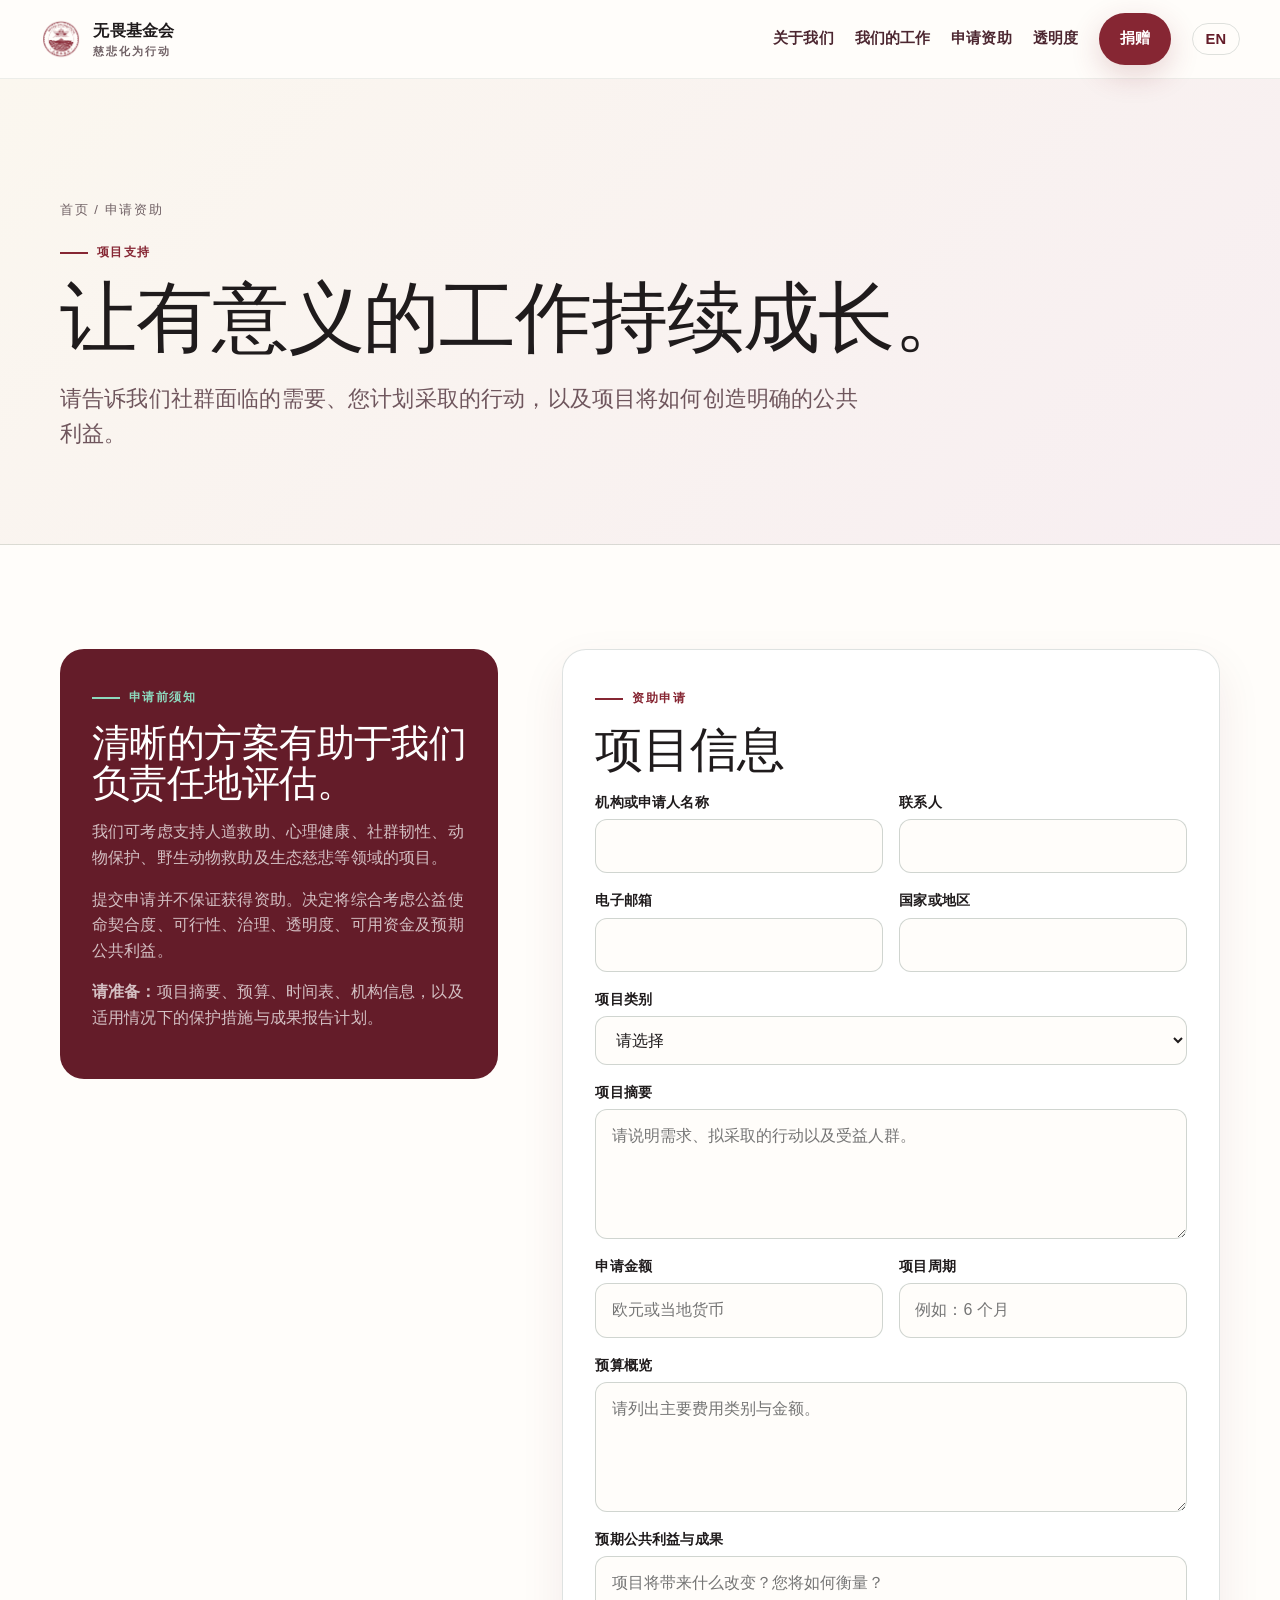
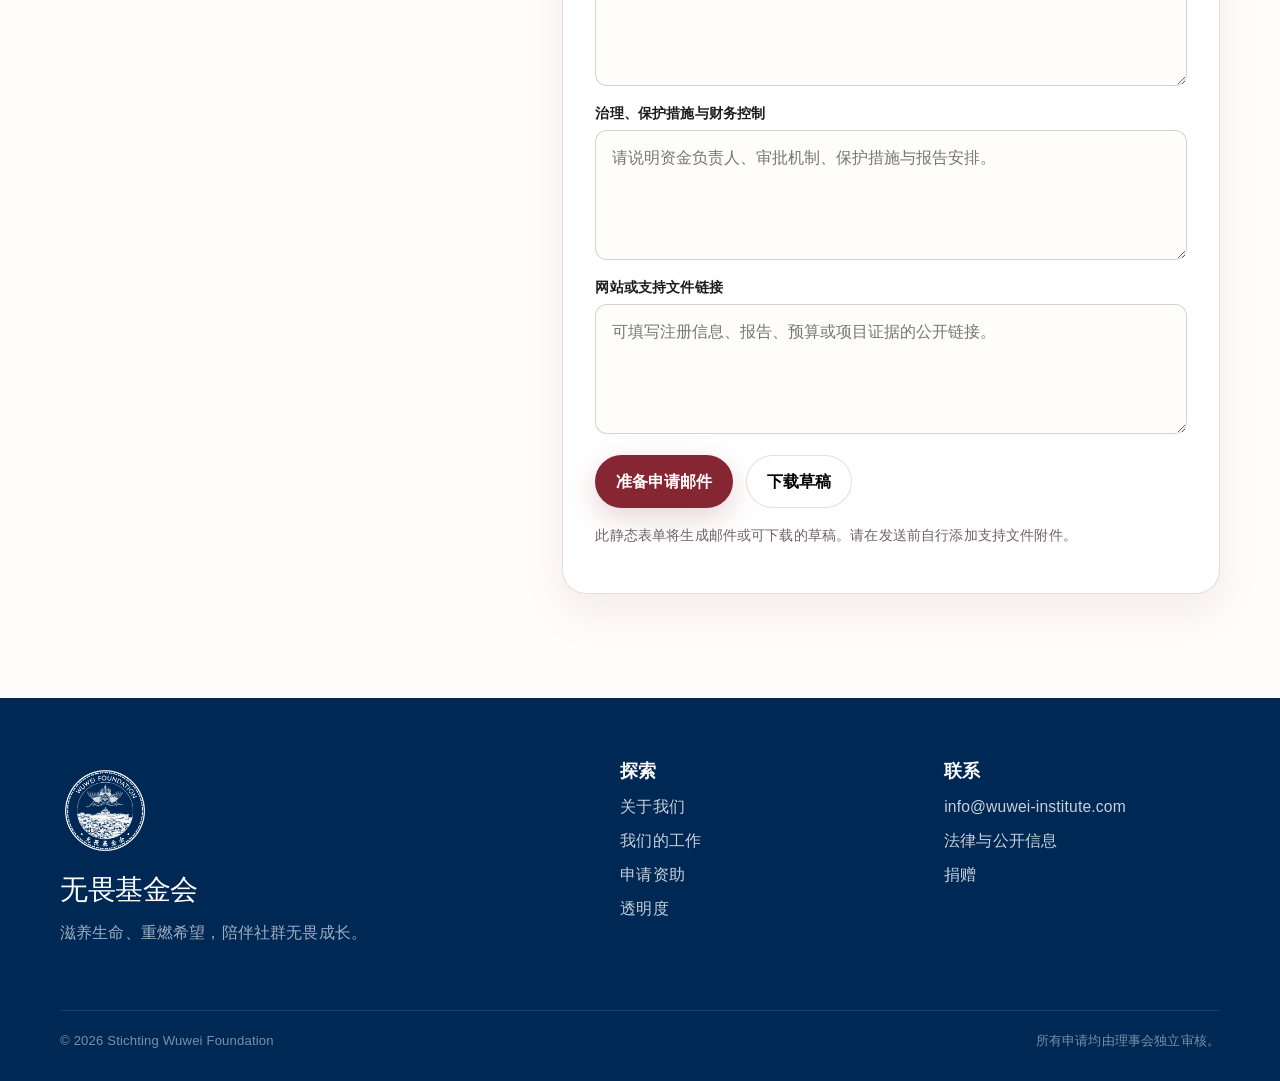
==== commit b9ca0352: "Add files via upload" ====
--- a/apply-zh.html
+++ b/apply-zh.html
@@ -5,7 +5,7 @@
   <script>document.documentElement.classList.add('js')</script>
   <meta name="viewport" content="width=device-width, initial-scale=1">
   <meta name="description" content="向无畏基金会提交公益项目资助申请。">
-  <meta name="theme-color" content="#0a5a3d">
+  <meta name="theme-color" content="#862633">
   <meta property="og:image" content="assets/wuwei_square.png">
   <title>申请资助｜无畏基金会</title>
   <link rel="icon" href="assets/icon-32.png" type="image/png">
--- a/assets/styles.css
+++ b/assets/styles.css
@@ -1,14 +1,14 @@
 :root {
-  --ink: #15342b;
-  --forest: #0a5a3d;
-  --forest-deep: #063d2d;
-  --jade: #0f8a69;
-  --teal: #0b7780;
+  --ink: #1F1B1C;
+  --forest: #862633;
+  --forest-deep: #641C29;
+  --jade: #A43446;
+  --teal: #862633;
   --gold: #d7a52e;
   --cream: #f6f1e7;
   --sand: #e8dfcf;
   --paper: #fffdfa;
-  --muted: #60756d;
+  --muted: #706165;
   --line: rgba(21, 52, 43, .14);
   --shadow: 0 24px 60px rgba(11, 58, 45, .12);
   --radius-xl: 36px;
@@ -64,7 +64,7 @@
 .brand img { width: 42px; height: 42px; object-fit: contain; }
 .brand small { display: block; font-size: .68rem; letter-spacing: .18em; color: var(--muted); font-weight: 700; }
 .site-nav { display: flex; align-items: center; gap: 1.3rem; }
-.site-nav a { font-size: .92rem; font-weight: 650; color: #24483d; }
+.site-nav a { font-size: .92rem; font-weight: 650; color: #4c2630; }
 .site-nav a:hover, .site-nav a:focus { color: var(--jade); }
 .nav-toggle { display: none; border: 0; background: transparent; padding: .5rem; }
 .nav-toggle span { width: 24px; height: 2px; background: var(--ink); display: block; margin: 5px; }
@@ -89,8 +89,8 @@
 h1 { font-size: clamp(3rem, 7vw, 6.7rem); letter-spacing: -.045em; }
 h2 { font-size: clamp(2.2rem, 4.8vw, 4.6rem); letter-spacing: -.035em; }
 h3 { font-size: clamp(1.35rem, 2.2vw, 2rem); }
-.lede { font-size: clamp(1.1rem, 1.8vw, 1.38rem); color: #3f5f55; max-width: 66ch; }
-.kicker { font-size: clamp(1.25rem, 2.4vw, 1.8rem); color: #47675c; max-width: 38ch; }
+.lede { font-size: clamp(1.1rem, 1.8vw, 1.38rem); color: #6f565d; max-width: 66ch; }
+.kicker { font-size: clamp(1.25rem, 2.4vw, 1.8rem); color: #704d56; max-width: 38ch; }
 
 .button-row { display: flex; flex-wrap: wrap; gap: .9rem; margin-top: 2rem; }
 .btn {
@@ -105,7 +105,7 @@
   font-weight: 760;
   transition: .2s ease;
 }
-.btn-primary { background: var(--forest); color: #fff; box-shadow: 0 10px 30px rgba(10,90,61,.18); }
+.btn-primary { background: var(--forest); color: #fff; box-shadow: 0 10px 30px rgba(134,38,51,.20); }
 .btn-primary:hover { transform: translateY(-2px); background: var(--forest-deep); }
 .btn-secondary { border-color: var(--line); background: rgba(255,255,255,.7); }
 .btn-secondary:hover { border-color: var(--teal); color: var(--teal); transform: translateY(-2px); }
@@ -121,7 +121,7 @@
   background:
     radial-gradient(circle at 78% 18%, rgba(215,165,46,.14), transparent 23%),
     radial-gradient(circle at 92% 72%, rgba(11,119,128,.16), transparent 28%),
-    linear-gradient(135deg, #fbf7ef 0%, #fffdfa 58%, #edf6f2 100%);
+    linear-gradient(135deg, #fbf7ef 0%, #fffdfa 58%, #f7eef1 100%);
 }
 .hero::before, .hero::after {
   content: "";
@@ -185,7 +185,7 @@
   overflow: hidden;
   transition: .25s ease;
 }
-.card:hover { transform: translateY(-6px); box-shadow: var(--shadow); border-color: rgba(15,138,105,.28); }
+.card:hover { transform: translateY(-6px); box-shadow: var(--shadow); border-color: rgba(134,38,51,.28); }
 .card-number { font-family: Georgia, serif; font-size: 4.4rem; line-height: 1; color: rgba(10,90,61,.1); position: absolute; right: 1rem; top: .7rem; }
 .card-icon { width: 54px; height: 54px; border-radius: 16px; display: grid; place-items: center; background: var(--cream); color: var(--forest); margin-bottom: 1.5rem; }
 .card-icon svg { width: 28px; height: 28px; }
@@ -193,7 +193,7 @@
 
 .band { background: var(--forest-deep); color: #fff; position: relative; overflow: hidden; }
 .band::before { content: ""; position: absolute; width: 520px; height: 520px; border: 1px solid rgba(255,255,255,.11); border-radius: 50%; left: -220px; bottom: -280px; }
-.band .eyebrow { color: #8dd8bd; }
+.band .eyebrow { color: #f1b8c2; }
 .band p { color: rgba(255,255,255,.75); }
 .band h2 { color: #fff; }
 
@@ -204,7 +204,7 @@
 .step h3 { font-family: Inter, sans-serif; font-size: 1.05rem; font-weight: 800; }
 
 .symbol-grid { display: grid; grid-template-columns: .9fr 1.1fr; gap: 5rem; align-items: center; }
-.symbol-card { border-radius: var(--radius-xl); background: linear-gradient(145deg, #edf6f2, #fffdfa); border: 1px solid var(--line); padding: 2rem; display: grid; place-items: center; min-height: 520px; }
+.symbol-card { border-radius: var(--radius-xl); background: linear-gradient(145deg, #f7eef1, #fffdfa); border: 1px solid var(--line); padding: 2rem; display: grid; place-items: center; min-height: 520px; }
 .symbol-card img { width: min(470px, 90%); }
 .symbol-points { display: grid; gap: 1.15rem; margin-top: 2rem; }
 .symbol-point { display: grid; grid-template-columns: 42px 1fr; gap: 1rem; align-items: start; }
@@ -236,16 +236,16 @@
 .cta p { color: rgba(255,255,255,.76); max-width: 56ch; }
 .cta h2 { color: #fff; }
 
-.site-footer { background: #092f25; color: #fff; padding: 64px 0 30px; }
+.site-footer { background: #002855; color: #fff; padding: 64px 0 30px; }
 .footer-grid { display: grid; grid-template-columns: 1.3fr .7fr .7fr; gap: 3rem; }
 .footer-brand img { width: 90px; margin-bottom: 1rem; opacity: .98; }
 .footer-brand p { color: rgba(255,255,255,.62); max-width: 38ch; }
-.footer-col h3 { font-family: Inter, sans-serif; font-size: .82rem; text-transform: uppercase; letter-spacing: .16em; font-weight: 800; }
-.footer-col a { display: block; margin: .6rem 0; color: rgba(255,255,255,.72); }
+.footer-col h3 { font-family: Inter, sans-serif; font-size: 1.12rem; text-transform: uppercase; letter-spacing: .10em; font-weight: 800; margin-bottom: .85rem; }
+.footer-col a { display: block; margin: .62rem 0; color: rgba(255,255,255,.78); font-size: .98rem; line-height: 1.55; }
 .footer-col a:hover { color: #fff; }
 .footer-bottom { display: flex; justify-content: space-between; gap: 1rem; margin-top: 3rem; padding-top: 1.2rem; border-top: 1px solid rgba(255,255,255,.1); color: rgba(255,255,255,.48); font-size: .82rem; }
 
-.page-hero { padding: 120px 0 70px; background: linear-gradient(135deg, #fbf7ef, #edf6f2); border-bottom: 1px solid var(--line); }
+.page-hero { padding: 120px 0 70px; background: linear-gradient(135deg, #fbf7ef, #f7eef1); border-bottom: 1px solid var(--line); }
 .page-hero h1 { font-size: clamp(3rem, 6vw, 5.8rem); }
 .breadcrumb { font-size: .82rem; text-transform: uppercase; letter-spacing: .12em; color: var(--muted); margin-bottom: 1rem; }
 .content-grid { display: grid; grid-template-columns: 260px 1fr; gap: 4rem; align-items: start; }
@@ -263,7 +263,7 @@
 .application-layout { display: grid; grid-template-columns: .8fr 1.2fr; gap: 4rem; align-items: start; }
 .application-note { background: var(--forest-deep); color: #fff; padding: 2rem; border-radius: var(--radius-lg); position: sticky; top: 110px; }
 .application-note p { color: rgba(255,255,255,.72); }
-.form-card { padding: 2rem; border: 1px solid var(--line); border-radius: var(--radius-lg); background: #fff; box-shadow: 0 18px 45px rgba(11,58,45,.08); }
+.form-card { padding: 2rem; border: 1px solid var(--line); border-radius: var(--radius-lg); background: #fff; box-shadow: 0 18px 45px rgba(100,28,41,.08); }
 .form-grid { display: grid; grid-template-columns: 1fr 1fr; gap: 1rem; }
 .field { display: grid; gap: .35rem; }
 .field.full { grid-column: 1 / -1; }
@@ -277,7 +277,7 @@
   color: var(--ink);
 }
 .field textarea { min-height: 130px; resize: vertical; }
-.field input:focus, .field textarea:focus, .field select:focus { outline: 3px solid rgba(15,138,105,.12); border-color: var(--jade); }
+.field input:focus, .field textarea:focus, .field select:focus { outline: 3px solid rgba(134,38,51,.14); border-color: var(--jade); }
 .form-actions { display: flex; flex-wrap: wrap; gap: .8rem; margin-top: 1.3rem; }
 .form-status { margin-top: 1rem; font-size: .9rem; color: var(--muted); }
 
@@ -375,7 +375,7 @@
   overflow: hidden;
   border: 1px solid var(--line);
   box-shadow: var(--shadow);
-  background: #dce9e3;
+  background: #f0dfe3;
 }
 .mission-artwork img {
   width: 100%;
@@ -426,13 +426,13 @@
   border-radius: 50%;
   border: 10px solid rgba(255,255,255,.88);
   box-shadow: 0 24px 60px rgba(11, 58, 45, .16);
-  background: #eef7f1;
+  background: #f7eef1;
 }
 
 
 
 /* Donation architecture and donor acknowledgement */
-.donation-section { background: linear-gradient(180deg, #f8fbf9 0%, #fffdfa 100%); }
+.donation-section { background: linear-gradient(180deg, #fffafa 0%, #fffdfa 100%); }
 .donation-panel {
   position: relative;
   overflow: hidden;
@@ -450,7 +450,7 @@
   border-radius: 50%;
   right: -250px;
   top: -260px;
-  background: radial-gradient(circle, rgba(15,138,105,.12), transparent 68%);
+  background: radial-gradient(circle, rgba(134,38,51,.14), transparent 68%);
   pointer-events: none;
 }
 .donation-intro { position: relative; z-index: 1; display: grid; grid-template-columns: 1fr auto; gap: 2rem; align-items: start; }
@@ -469,9 +469,9 @@
   white-space: nowrap;
 }
 .donation-status::before { content: ""; width: 9px; height: 9px; border-radius: 50%; background: var(--gold); }
-.donation-status.is-live { color: var(--forest-deep); background: #e7f7ef; border-color: rgba(15,138,105,.28); }
-.donation-status.is-live::before { background: var(--jade); box-shadow: 0 0 0 5px rgba(15,138,105,.12); }
-.donation-options { display: grid; grid-template-columns: repeat(2, minmax(0, 1fr)); gap: 1.2rem; margin-top: 2.4rem; }
+.donation-status.is-live { color: var(--forest-deep); background: #f9eef1; border-color: rgba(134,38,51,.28); }
+.donation-status.is-live::before { background: var(--jade); box-shadow: 0 0 0 5px rgba(134,38,51,.14); }
+.donation-options { display: grid; grid-template-columns: repeat(4, minmax(0, 1fr)); gap: 1.2rem; margin-top: 2.4rem; }
 .donation-card {
   display: flex;
   flex-direction: column;
@@ -482,14 +482,14 @@
   border-radius: var(--radius-lg);
   background: #fffdfa;
 }
-.donation-card.featured { background: linear-gradient(145deg, #edf6f2, #fffdfa); border-color: rgba(15,138,105,.26); }
+.donation-card.featured { background: linear-gradient(145deg, #f7eef1, #fffdfa); border-color: rgba(134,38,51,.26); }
 .donation-card-kicker { color: var(--teal); font-size: .76rem; text-transform: uppercase; letter-spacing: .14em; font-weight: 800; }
 .donation-card h3 { margin-top: .75rem; }
 .donation-card p { color: var(--muted); flex: 1; }
 .donation-card .btn { width: 100%; margin-top: 1rem; }
-.donation-link.is-disabled { background: #dbe5e0; color: #6d8179; box-shadow: none; pointer-events: auto; cursor: not-allowed; transform: none; }
+.donation-link.is-disabled { background: #eadfe2; color: #7c6970; box-shadow: none; pointer-events: auto; cursor: not-allowed; transform: none; }
 .donation-aftercare { display: grid; grid-template-columns: repeat(3, 1fr); gap: 1rem; margin-top: 1.4rem; }
-.donation-aftercare > div { display: grid; grid-template-columns: 38px 1fr; gap: .8rem; padding: 1.2rem; border-radius: 16px; background: #f8fbf9; }
+.donation-aftercare > div { display: grid; grid-template-columns: 38px 1fr; gap: .8rem; padding: 1.2rem; border-radius: 16px; background: #fffafa; }
 .donation-aftercare-icon { width: 38px; height: 38px; display: grid; place-items: center; border-radius: 50%; background: var(--forest); color: #fff; font-weight: 900; }
 .donation-aftercare strong { display: block; }
 .donation-aftercare p { margin: .25rem 0 0; color: var(--muted); font-size: .9rem; line-height: 1.5; }
@@ -505,7 +505,7 @@
 .optional { color: var(--muted); font-weight: 500; }
 .certificate-status { min-height: 1.4em; margin: 0; color: var(--jade); font-weight: 700; }
 .certificate-notice { margin-top: 1.2rem; }
-.certificate-preview { aspect-ratio: 1.414 / 1; padding: 16px; min-height: 620px; background: #fffdfa; border: 1px solid rgba(10,90,61,.2); box-shadow: var(--shadow); }
+.certificate-preview { aspect-ratio: 1.414 / 1; padding: 16px; min-height: 620px; background: #fffdfa; border: 1px solid rgba(134,38,51,.20); box-shadow: var(--shadow); }
 .certificate-border { height: 100%; padding: clamp(1rem, 2.3vw, 2.1rem) clamp(1rem, 2.6vw, 2.4rem); border: 8px solid var(--forest); outline: 2px solid var(--gold); outline-offset: -18px; display: flex; flex-direction: column; align-items: center; justify-content: flex-start; text-align: center; }
 .certificate-logo { width: clamp(64px, 7vw, 96px); max-height: 100px; object-fit: contain; margin-bottom: .35rem; }
 .certificate-overline { color: var(--forest); font-size: .68rem; letter-spacing: .14em; font-weight: 850; line-height: 1.4; }
@@ -525,6 +525,7 @@
 .certificate-signoff small { color: var(--muted); letter-spacing: .12em; font-size: .62rem; line-height: 1.4; text-align: center; }
 
 @media (max-width: 960px) {
+  .donation-options { grid-template-columns: repeat(2, minmax(0, 1fr)); }
   .donation-intro, .certificate-layout { grid-template-columns: 1fr; }
   .donation-status { justify-self: start; }
   .donation-aftercare { grid-template-columns: 1fr; }
